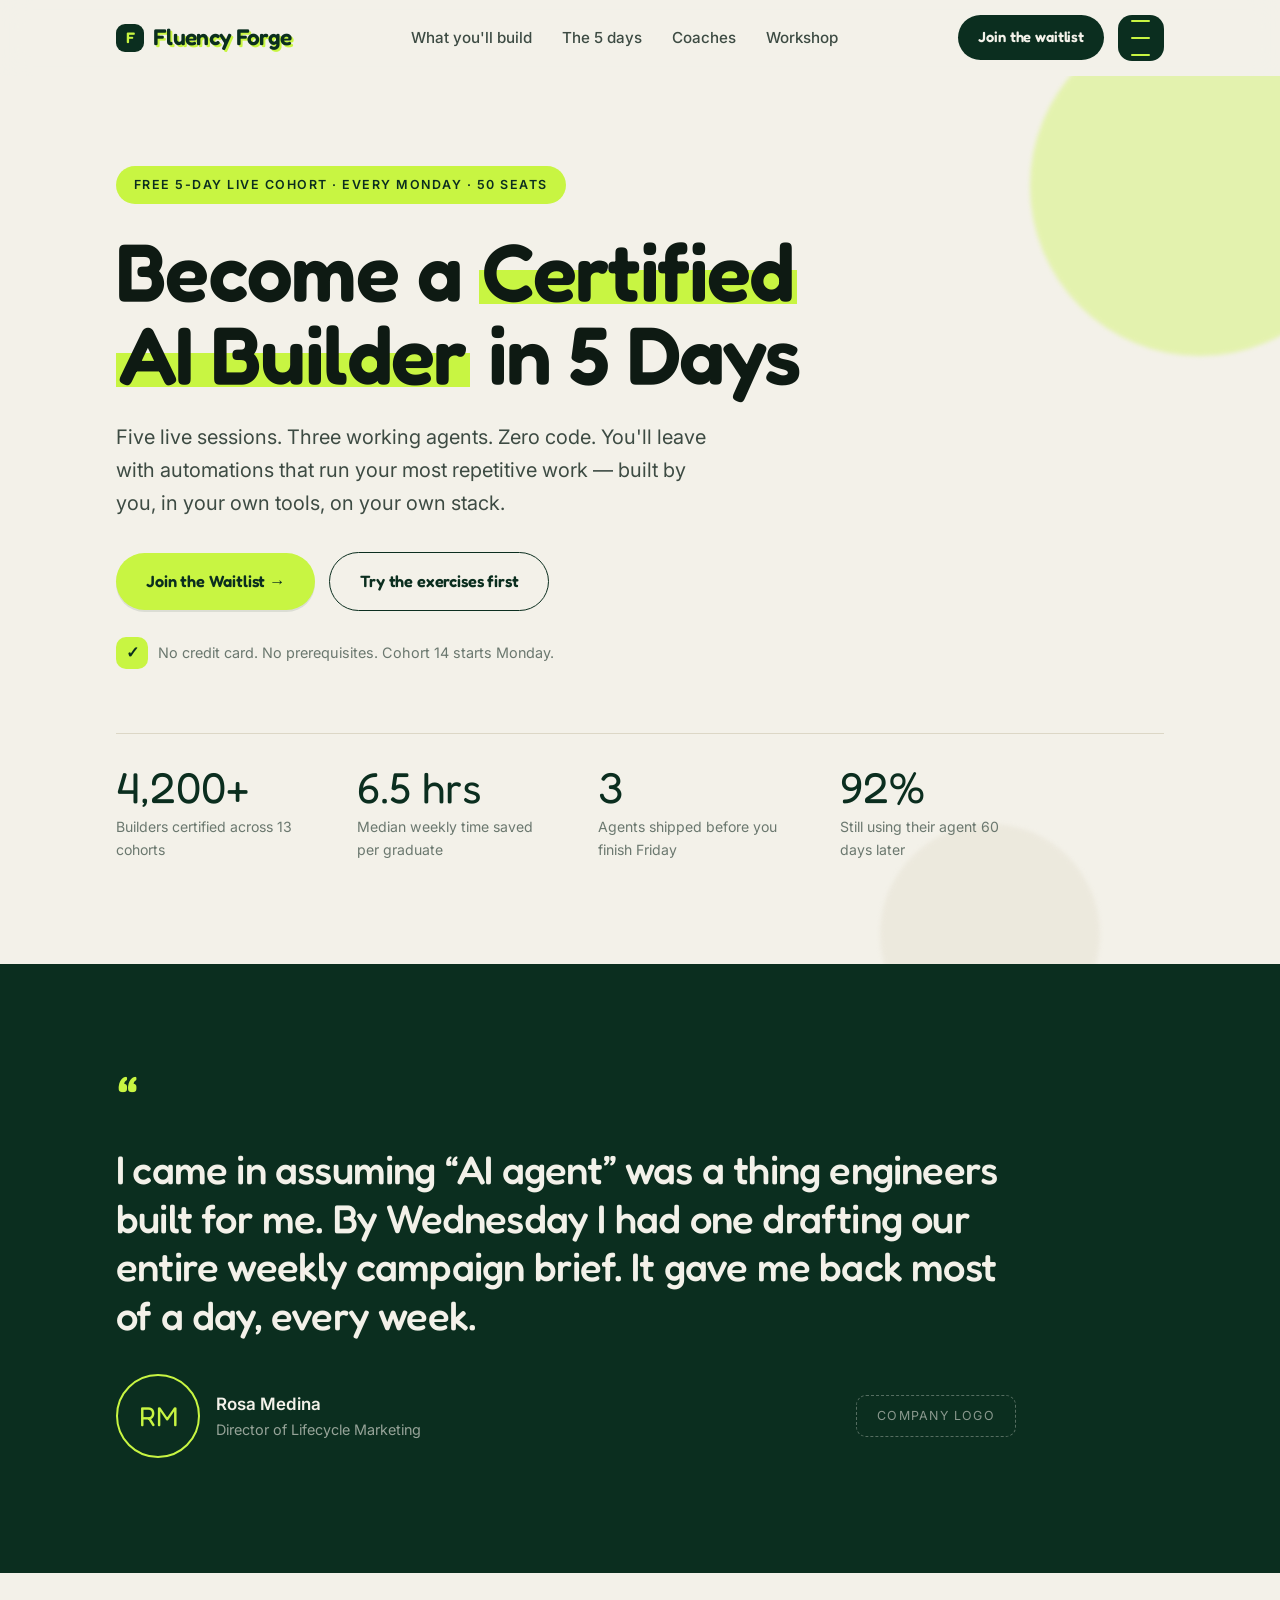
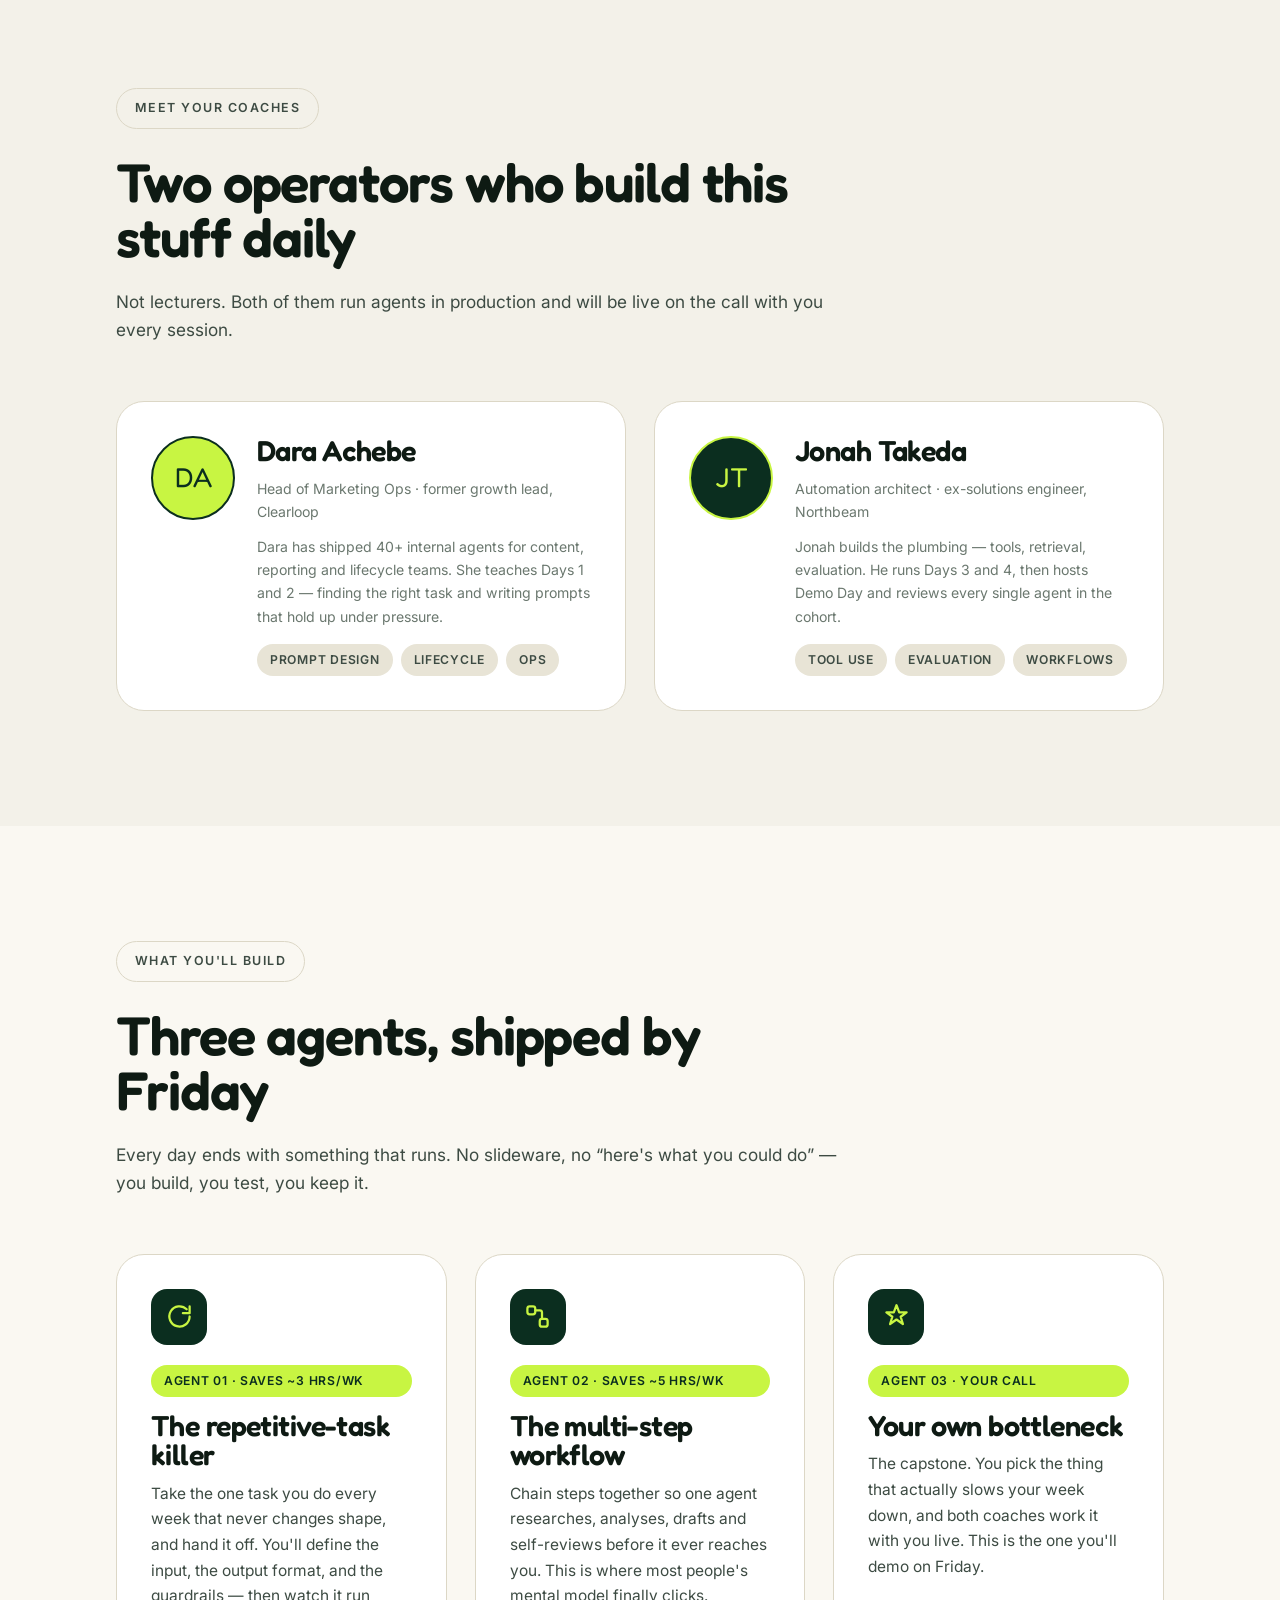
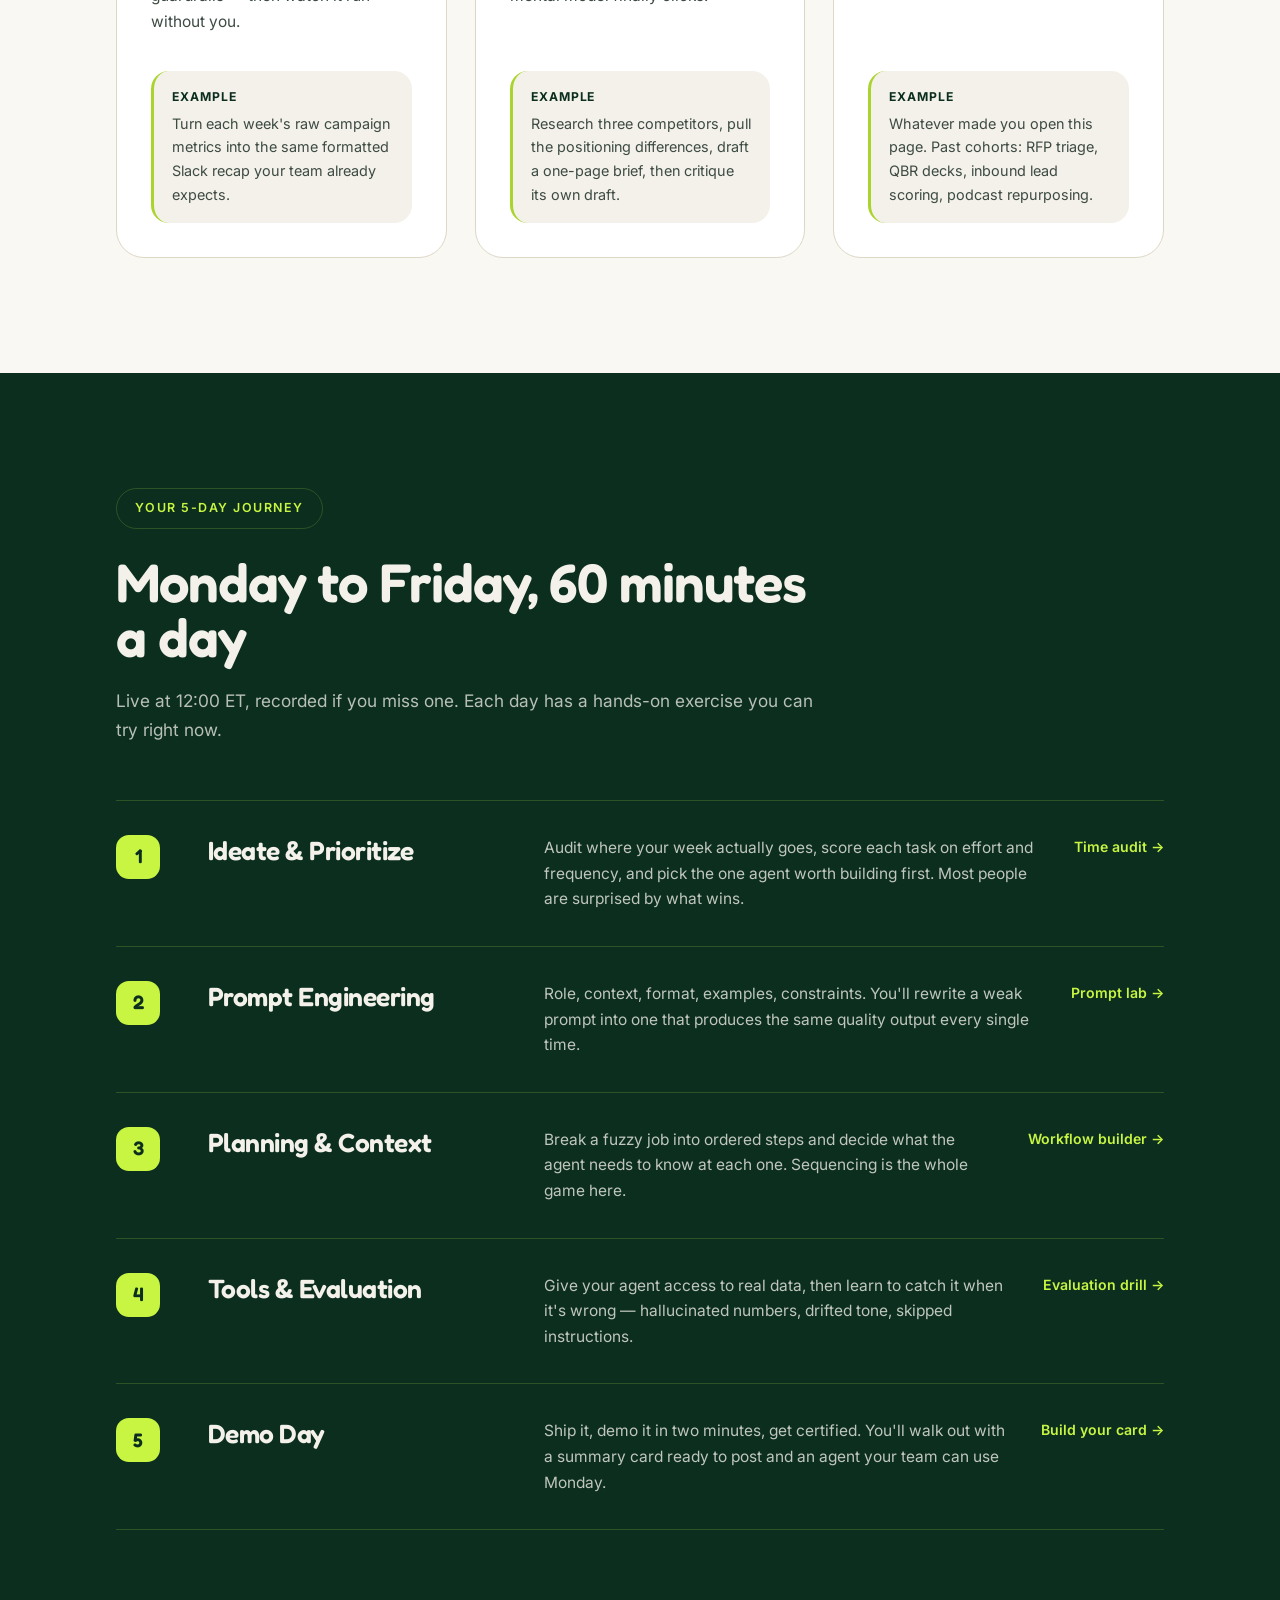
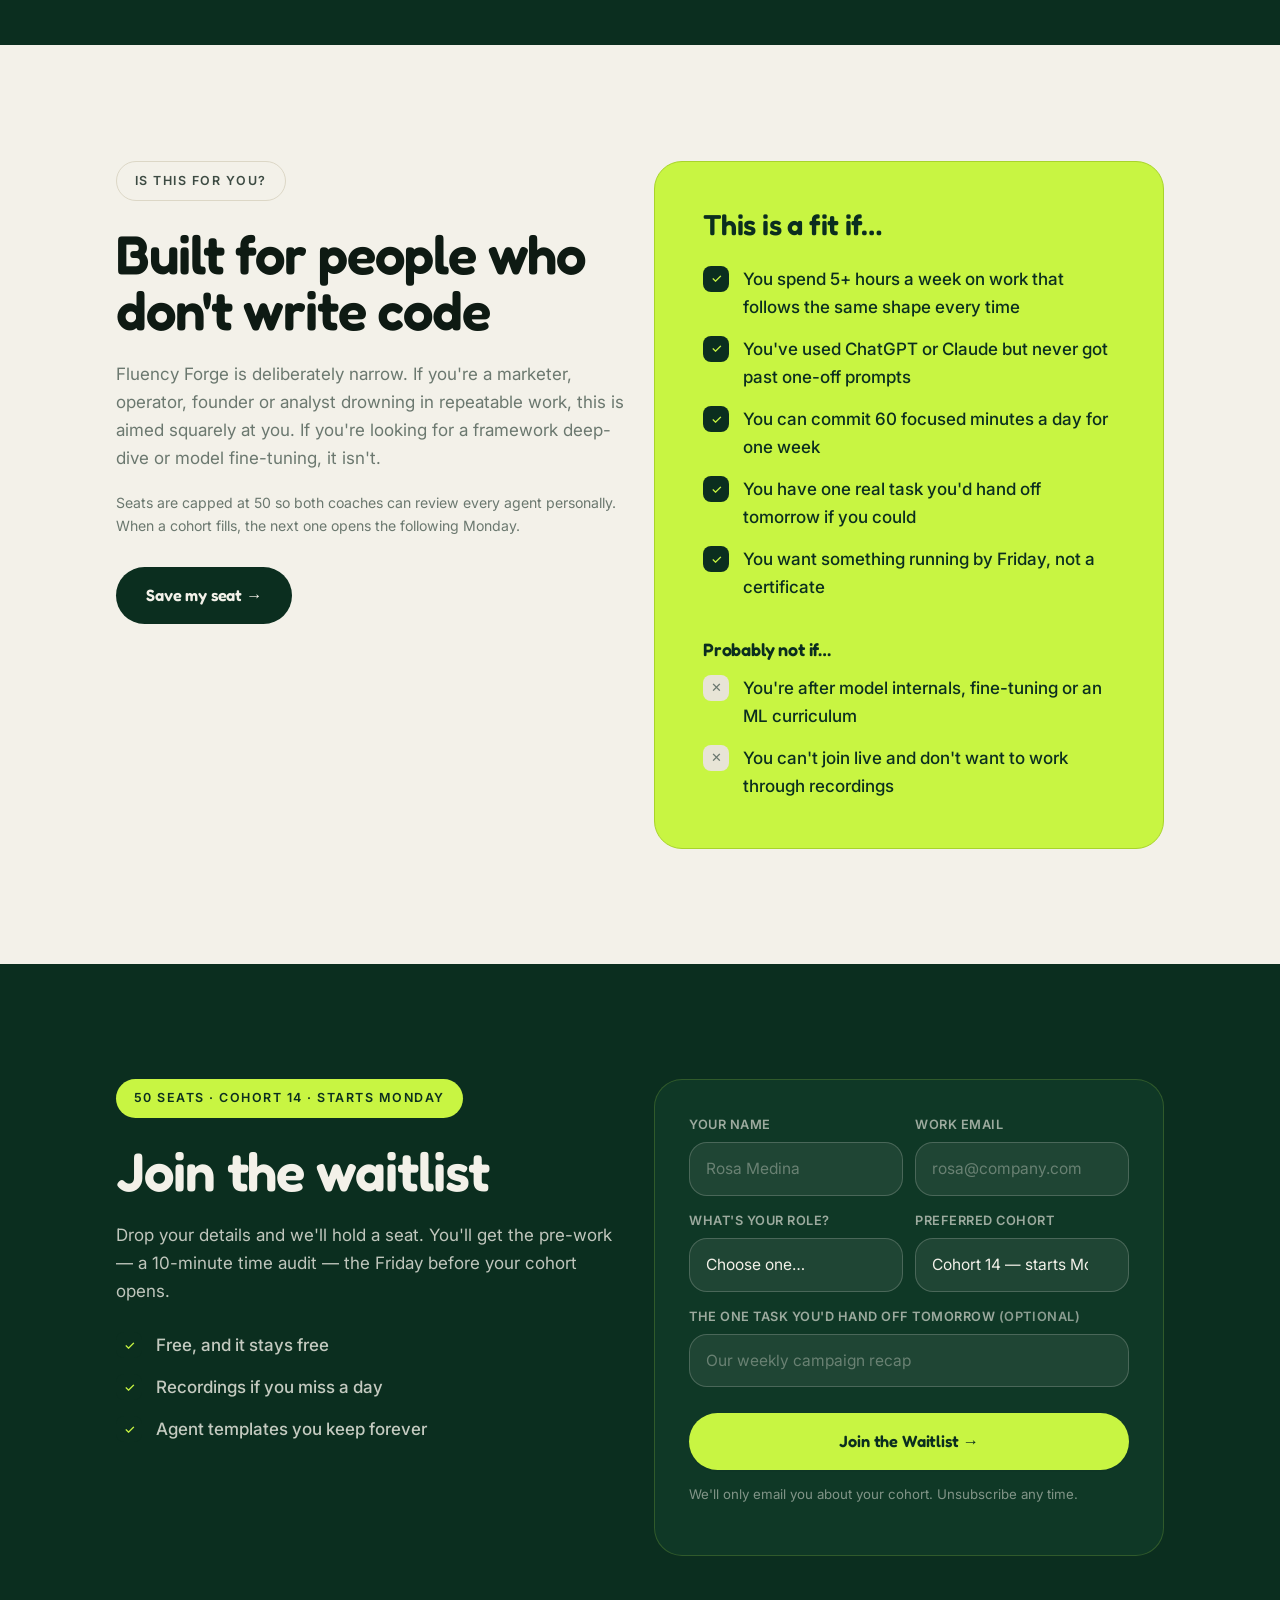
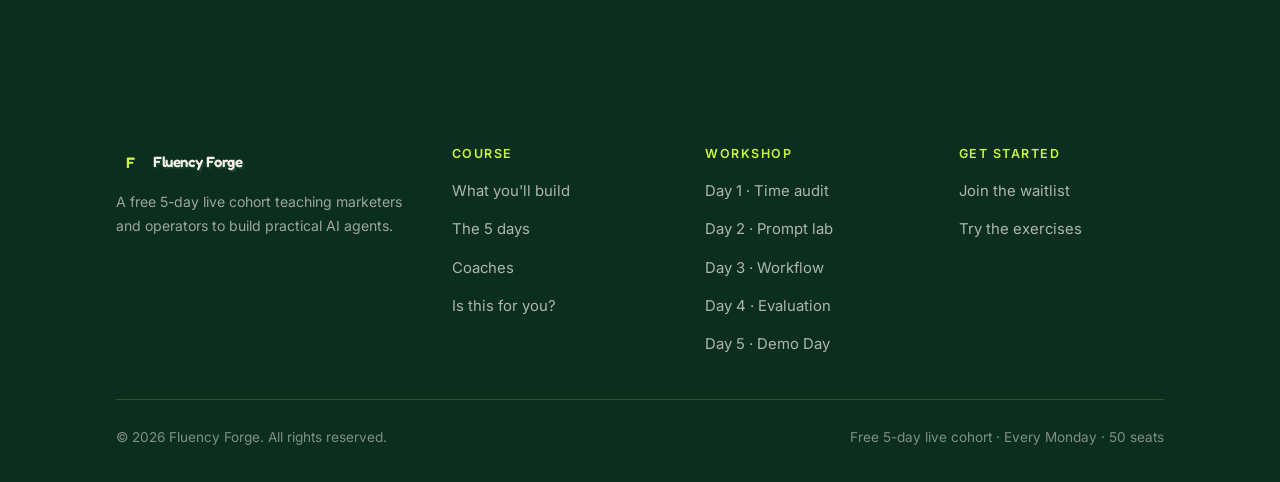
==== index.html @ b9372c9f "Build Fluency Forge course site with five interactive exercises Static, dependency-free course websi" ====
<!DOCTYPE html>
<html lang="en">
<head>
<meta charset="utf-8">
<meta name="viewport" content="width=device-width, initial-scale=1">
<title>Fluency Forge — Become a Certified AI Builder in 5 Days</title>
<meta name="description" content="A free 5-day live cohort that teaches marketers and operators to build three working AI agents. No code required. 50 seats every Monday.">
<meta name="theme-color" content="#0B2E1F">

<meta property="og:title" content="Fluency Forge — Become a Certified AI Builder in 5 Days">
<meta property="og:description" content="Build three working AI agents in five days. Free live cohort for marketers and operators.">
<meta property="og:type" content="website">

<link rel="icon" href="data:image/svg+xml,<svg xmlns='http://www.w3.org/2000/svg' viewBox='0 0 100 100'><rect width='100' height='100' rx='22' fill='%230B2E1F'/><text y='72' x='50' text-anchor='middle' font-size='62' font-family='sans-serif' font-weight='bold' fill='%23C8F542'>F</text></svg>">

<link rel="preconnect" href="https://fonts.googleapis.com">
<link rel="preconnect" href="https://fonts.gstatic.com" crossorigin>
<link href="https://fonts.googleapis.com/css2?family=Fredoka:wght@400;500;600;700&family=Inter:wght@400;500;600;700&display=swap" rel="stylesheet">

<link rel="stylesheet" href="assets/css/styles.css">
</head>
<body>

<a class="skip-link" href="#main">Skip to content</a>

<!-- ============================================================== NAV === -->
<header class="nav" id="nav">
  <div class="nav__inner">
    <a class="wordmark" href="index.html">
      <span class="wordmark__mark" aria-hidden="true">F</span>
      Fluency Forge
    </a>

    <nav aria-label="Primary">
      <ul class="nav__links">
        <li><a href="#build">What you'll build</a></li>
        <li><a href="#journey">The 5 days</a></li>
        <li><a href="#coaches">Coaches</a></li>
        <li><a href="workshop.html">Workshop</a></li>
      </ul>
    </nav>

    <div class="nav__actions">
      <a class="btn btn--dark btn--sm" href="#waitlist">Join the waitlist</a>
      <button class="hamburger" id="menuBtn" aria-expanded="false" aria-controls="menu" aria-label="Open menu">
        <span></span><span></span><span></span>
      </button>
    </div>
  </div>
</header>

<!-- Full-screen menu -->
<div class="menu" id="menu" hidden>
  <button class="hamburger menu__close" id="menuClose" aria-label="Close menu" aria-expanded="true">
    <span></span><span></span><span></span>
  </button>
  <nav aria-label="Menu">
    <ul class="menu__list">
      <li><a href="#build"><span class="num">01</span> What you'll build</a></li>
      <li><a href="#journey"><span class="num">02</span> Your 5-day journey</a></li>
      <li><a href="#coaches"><span class="num">03</span> Meet your coaches</a></li>
      <li><a href="#fit"><span class="num">04</span> Is this for you?</a></li>
      <li><a href="workshop.html"><span class="num">05</span> Hands-on workshop</a></li>
      <li><a href="#waitlist"><span class="num">06</span> Join the waitlist</a></li>
    </ul>
  </nav>
  <div class="menu__foot">
    <span>Free 5-day live cohort · Every Monday · 50 seats</span>
    <a class="btn btn--lime btn--sm" href="#waitlist">Save my seat</a>
  </div>
</div>

<main id="main">

<!-- ============================================================= HERO === -->
<section class="hero">
  <div class="hero__blob hero__blob--a" aria-hidden="true"></div>
  <div class="hero__blob hero__blob--b" aria-hidden="true"></div>
  <div class="wrap">
    <div class="hero__inner">
      <span class="eyebrow">Free 5-day live cohort · Every Monday · 50 seats</span>
      <h1>Become a <em>Certified AI&nbsp;Builder</em> in 5 Days</h1>
      <p class="hero__sub">
        Five live sessions. Three working agents. Zero code. You'll leave with automations
        that run your most repetitive work &mdash; built by you, in your own tools, on your own stack.
      </p>
      <div class="hero__cta">
        <a class="btn btn--lime" href="#waitlist">Join the Waitlist &rarr;</a>
        <a class="btn btn--ghost" href="workshop.html">Try the exercises first</a>
      </div>
      <p class="hero__note">
        <span class="step-badge step-badge--sm" aria-hidden="true">✓</span>
        No credit card. No prerequisites. Cohort 14 starts Monday.
      </p>
    </div>

    <div class="stat-row">
      <div class="stat">
        <div class="stat__num">4,200+</div>
        <div class="stat__label">Builders certified across 13 cohorts</div>
      </div>
      <div class="stat">
        <div class="stat__num">6.5 hrs</div>
        <div class="stat__label">Median weekly time saved per graduate</div>
      </div>
      <div class="stat">
        <div class="stat__num">3</div>
        <div class="stat__label">Agents shipped before you finish Friday</div>
      </div>
      <div class="stat">
        <div class="stat__num">92%</div>
        <div class="stat__label">Still using their agent 60 days later</div>
      </div>
    </div>
  </div>
</section>

<!-- ===================================================== SOCIAL PROOF === -->
<section class="section section--dark">
  <div class="wrap">
    <div class="quote">
      <span class="quote__mark" aria-hidden="true">&ldquo;</span>
      <p class="quote__text">
        I came in assuming &ldquo;AI agent&rdquo; was a thing engineers built for me. By Wednesday I had one
        drafting our entire weekly campaign brief. It gave me back most of a day, every week.
      </p>
      <div class="quote__by">
        <span class="avatar avatar--alt" aria-hidden="true">RM</span>
        <div>
          <div class="quote__name">Rosa Medina</div>
          <div class="quote__role">Director of Lifecycle Marketing</div>
        </div>
        <div class="logo-chip">Company logo</div>
      </div>
    </div>
  </div>
</section>

<!-- ========================================================== COACHES === -->
<section class="section" id="coaches">
  <div class="wrap">
    <div class="section-head">
      <span class="eyebrow eyebrow--ghost">Meet your coaches</span>
      <h2>Two operators who build this stuff daily</h2>
      <p>Not lecturers. Both of them run agents in production and will be live on the call with you every session.</p>
    </div>

    <div class="grid grid--2">
      <article class="card coach">
        <span class="avatar" aria-hidden="true">DA</span>
        <div>
          <h3>Dara Achebe</h3>
          <p class="coach__role">Head of Marketing Ops · former growth lead, Clearloop</p>
          <p class="u-small u-mute">
            Dara has shipped 40+ internal agents for content, reporting and lifecycle teams. She teaches
            Days 1 and 2 &mdash; finding the right task and writing prompts that hold up under pressure.
          </p>
          <div class="coach__creds">
            <span class="tag">Prompt design</span>
            <span class="tag">Lifecycle</span>
            <span class="tag">Ops</span>
          </div>
        </div>
      </article>

      <article class="card coach">
        <span class="avatar avatar--alt" aria-hidden="true">JT</span>
        <div>
          <h3>Jonah Takeda</h3>
          <p class="coach__role">Automation architect · ex-solutions engineer, Northbeam</p>
          <p class="u-small u-mute">
            Jonah builds the plumbing &mdash; tools, retrieval, evaluation. He runs Days 3 and 4, then
            hosts Demo Day and reviews every single agent in the cohort.
          </p>
          <div class="coach__creds">
            <span class="tag">Tool use</span>
            <span class="tag">Evaluation</span>
            <span class="tag">Workflows</span>
          </div>
        </div>
      </article>
    </div>
  </div>
</section>

<!-- ==================================================== WHAT YOU BUILD == -->
<section class="section section--soft" id="build">
  <div class="wrap">
    <div class="section-head">
      <span class="eyebrow eyebrow--ghost">What you'll build</span>
      <h2>Three agents, shipped by Friday</h2>
      <p>Every day ends with something that runs. No slideware, no &ldquo;here's what you could do&rdquo; &mdash; you build, you test, you keep it.</p>
    </div>

    <div class="grid grid--3">

      <article class="card card--hover agent-card">
        <div class="agent-card__icon" aria-hidden="true">
          <svg viewBox="0 0 24 24" fill="none" stroke="currentColor" stroke-width="2" stroke-linecap="round" stroke-linejoin="round">
            <path d="M21 12a9 9 0 1 1-2.6-6.4"></path><polyline points="21 3 21 9 15 9"></polyline>
          </svg>
        </div>
        <span class="tag tag--lime">Agent 01 · saves ~3 hrs/wk</span>
        <h3>The repetitive-task killer</h3>
        <p class="agent-card__body">
          Take the one task you do every week that never changes shape, and hand it off. You'll
          define the input, the output format, and the guardrails &mdash; then watch it run without you.
        </p>
        <div class="agent-card__eg">
          <strong>Example</strong>
          Turn each week's raw campaign metrics into the same formatted Slack recap your team already expects.
        </div>
      </article>

      <article class="card card--hover agent-card">
        <div class="agent-card__icon" aria-hidden="true">
          <svg viewBox="0 0 24 24" fill="none" stroke="currentColor" stroke-width="2" stroke-linecap="round" stroke-linejoin="round">
            <rect x="3" y="3" width="7" height="7" rx="2"></rect><rect x="14" y="14" width="7" height="7" rx="2"></rect>
            <path d="M10 6.5h4a2 2 0 0 1 2 2V14"></path>
          </svg>
        </div>
        <span class="tag tag--lime">Agent 02 · saves ~5 hrs/wk</span>
        <h3>The multi-step workflow</h3>
        <p class="agent-card__body">
          Chain steps together so one agent researches, analyses, drafts and self-reviews before
          it ever reaches you. This is where most people's mental model finally clicks.
        </p>
        <div class="agent-card__eg">
          <strong>Example</strong>
          Research three competitors, pull the positioning differences, draft a one-page brief, then critique its own draft.
        </div>
      </article>

      <article class="card card--hover agent-card">
        <div class="agent-card__icon" aria-hidden="true">
          <svg viewBox="0 0 24 24" fill="none" stroke="currentColor" stroke-width="2" stroke-linecap="round" stroke-linejoin="round">
            <path d="M12 2l2.4 6.3H21l-5.3 3.9 2 6.5-5.7-4-5.7 4 2-6.5L3 8.3h6.6z"></path>
          </svg>
        </div>
        <span class="tag tag--lime">Agent 03 · your call</span>
        <h3>Your own bottleneck</h3>
        <p class="agent-card__body">
          The capstone. You pick the thing that actually slows your week down, and both coaches
          work it with you live. This is the one you'll demo on Friday.
        </p>
        <div class="agent-card__eg">
          <strong>Example</strong>
          Whatever made you open this page. Past cohorts: RFP triage, QBR decks, inbound lead scoring, podcast repurposing.
        </div>
      </article>

    </div>
  </div>
</section>

<!-- ========================================================== JOURNEY === -->
<section class="section section--dark" id="journey">
  <div class="wrap">
    <div class="section-head">
      <span class="eyebrow eyebrow--ghost">Your 5-day journey</span>
      <h2>Monday to Friday, 60 minutes a day</h2>
      <p>Live at 12:00 ET, recorded if you miss one. Each day has a hands-on exercise you can try right now.</p>
    </div>

    <div class="journey">

      <div class="journey__row">
        <span class="step-badge">1</span>
        <h3 class="journey__title">Ideate &amp; Prioritize</h3>
        <p class="journey__desc">
          Audit where your week actually goes, score each task on effort and frequency, and pick the
          one agent worth building first. Most people are surprised by what wins.
        </p>
        <a class="journey__link" href="workshop.html#day-1">Time audit &rarr;</a>
      </div>

      <div class="journey__row">
        <span class="step-badge">2</span>
        <h3 class="journey__title">Prompt Engineering</h3>
        <p class="journey__desc">
          Role, context, format, examples, constraints. You'll rewrite a weak prompt into one that
          produces the same quality output every single time.
        </p>
        <a class="journey__link" href="workshop.html#day-2">Prompt lab &rarr;</a>
      </div>

      <div class="journey__row">
        <span class="step-badge">3</span>
        <h3 class="journey__title">Planning &amp; Context</h3>
        <p class="journey__desc">
          Break a fuzzy job into ordered steps and decide what the agent needs to know at each one.
          Sequencing is the whole game here.
        </p>
        <a class="journey__link" href="workshop.html#day-3">Workflow builder &rarr;</a>
      </div>

      <div class="journey__row">
        <span class="step-badge">4</span>
        <h3 class="journey__title">Tools &amp; Evaluation</h3>
        <p class="journey__desc">
          Give your agent access to real data, then learn to catch it when it's wrong &mdash; hallucinated
          numbers, drifted tone, skipped instructions.
        </p>
        <a class="journey__link" href="workshop.html#day-4">Evaluation drill &rarr;</a>
      </div>

      <div class="journey__row">
        <span class="step-badge">5</span>
        <h3 class="journey__title">Demo Day</h3>
        <p class="journey__desc">
          Ship it, demo it in two minutes, get certified. You'll walk out with a summary card ready
          to post and an agent your team can use Monday.
        </p>
        <a class="journey__link" href="workshop.html#day-5">Build your card &rarr;</a>
      </div>

    </div>
  </div>
</section>

<!-- ============================================================== FIT === -->
<section class="section" id="fit">
  <div class="wrap">
    <div class="grid grid--2">
      <div>
        <span class="eyebrow eyebrow--ghost">Is this for you?</span>
        <h2>Built for people who don't write code</h2>
        <p class="u-mute">
          Fluency Forge is deliberately narrow. If you're a marketer, operator, founder or analyst
          drowning in repeatable work, this is aimed squarely at you. If you're looking for a
          framework deep-dive or model fine-tuning, it isn't.
        </p>
        <p class="u-mute u-small">
          Seats are capped at 50 so both coaches can review every agent personally. When a cohort
          fills, the next one opens the following Monday.
        </p>
        <a class="btn btn--dark u-mt-s" href="#waitlist">Save my seat &rarr;</a>
      </div>

      <div class="card card--lime fit-card">
        <h3>This is a fit if&hellip;</h3>
        <ul class="checklist u-mt-m">
          <li><span class="check-icon" aria-hidden="true">✓</span> You spend 5+ hours a week on work that follows the same shape every time</li>
          <li><span class="check-icon" aria-hidden="true">✓</span> You've used ChatGPT or Claude but never got past one-off prompts</li>
          <li><span class="check-icon" aria-hidden="true">✓</span> You can commit 60 focused minutes a day for one week</li>
          <li><span class="check-icon" aria-hidden="true">✓</span> You have one real task you'd hand off tomorrow if you could</li>
          <li><span class="check-icon" aria-hidden="true">✓</span> You want something running by Friday, not a certificate</li>
        </ul>

        <h4 class="u-mt-l">Probably not if&hellip;</h4>
        <ul class="checklist u-mt-s">
          <li><span class="check-icon check-icon--no" aria-hidden="true">✕</span> You're after model internals, fine-tuning or an ML curriculum</li>
          <li><span class="check-icon check-icon--no" aria-hidden="true">✕</span> You can't join live and don't want to work through recordings</li>
        </ul>
      </div>
    </div>
  </div>
</section>

<!-- ========================================================= WAITLIST === -->
<section class="section section--dark" id="waitlist">
  <div class="wrap">
    <div class="grid grid--2">
      <div>
        <span class="eyebrow">50 seats · Cohort 14 · Starts Monday</span>
        <h2>Join the waitlist</h2>
        <p>
          Drop your details and we'll hold a seat. You'll get the pre-work &mdash; a 10-minute time
          audit &mdash; the Friday before your cohort opens.
        </p>
        <ul class="checklist u-mt-m" style="color: rgba(243,241,233,.8)">
          <li><span class="check-icon" aria-hidden="true">✓</span> Free, and it stays free</li>
          <li><span class="check-icon" aria-hidden="true">✓</span> Recordings if you miss a day</li>
          <li><span class="check-icon" aria-hidden="true">✓</span> Agent templates you keep forever</li>
        </ul>
      </div>

      <div>
        <form class="card card--dark" id="waitlistForm" novalidate>
          <div class="form-row">
            <div class="field">
              <label for="wl-name">Your name</label>
              <input class="input" type="text" id="wl-name" name="name" placeholder="Rosa Medina" autocomplete="name" required>
            </div>
            <div class="field">
              <label for="wl-email">Work email</label>
              <input class="input" type="email" id="wl-email" name="email" placeholder="rosa@company.com" autocomplete="email" required>
            </div>
          </div>

          <div class="form-row u-mt-s">
            <div class="field">
              <label for="wl-role">What's your role?</label>
              <select class="select" id="wl-role" name="role" required>
                <option value="">Choose one&hellip;</option>
                <option>Marketing</option>
                <option>Operations</option>
                <option>Founder / GM</option>
                <option>Sales</option>
                <option>Analytics</option>
                <option>Something else</option>
              </select>
            </div>
            <div class="field">
              <label for="wl-cohort">Preferred cohort</label>
              <select class="select" id="wl-cohort" name="cohort">
                <option>Cohort 14 &mdash; starts Monday</option>
                <option>Cohort 15 &mdash; the week after</option>
                <option>Whenever there's room</option>
              </select>
            </div>
          </div>

          <div class="field u-mt-s">
            <label for="wl-task">The one task you'd hand off tomorrow <span class="u-mute">(optional)</span></label>
            <input class="input" type="text" id="wl-task" name="task" placeholder="Our weekly campaign recap">
          </div>

          <button class="btn btn--lime btn--full u-mt-m" type="submit">Join the Waitlist &rarr;</button>
          <p class="hint u-mt-s">We'll only email you about your cohort. Unsubscribe any time.</p>
          <div class="form-msg" id="waitlistMsg" role="status" aria-live="polite"></div>
        </form>
      </div>
    </div>
  </div>
</section>

</main>

<!-- =========================================================== FOOTER === -->
<footer class="footer">
  <div class="wrap">
    <div class="footer__grid">
      <div>
        <a class="wordmark" href="index.html">
          <span class="wordmark__mark" aria-hidden="true">F</span>
          Fluency Forge
        </a>
        <p class="u-small u-mt-s" style="color: rgba(243,241,233,.62); max-width: 300px;">
          A free 5-day live cohort teaching marketers and operators to build practical AI agents.
        </p>
      </div>
      <div>
        <h4>Course</h4>
        <ul>
          <li><a href="#build">What you'll build</a></li>
          <li><a href="#journey">The 5 days</a></li>
          <li><a href="#coaches">Coaches</a></li>
          <li><a href="#fit">Is this for you?</a></li>
        </ul>
      </div>
      <div>
        <h4>Workshop</h4>
        <ul>
          <li><a href="workshop.html#day-1">Day 1 · Time audit</a></li>
          <li><a href="workshop.html#day-2">Day 2 · Prompt lab</a></li>
          <li><a href="workshop.html#day-3">Day 3 · Workflow</a></li>
          <li><a href="workshop.html#day-4">Day 4 · Evaluation</a></li>
          <li><a href="workshop.html#day-5">Day 5 · Demo Day</a></li>
        </ul>
      </div>
      <div>
        <h4>Get started</h4>
        <ul>
          <li><a href="#waitlist">Join the waitlist</a></li>
          <li><a href="workshop.html">Try the exercises</a></li>
        </ul>
      </div>
    </div>
    <div class="footer__bottom">
      <span>&copy; <span id="year">2026</span> Fluency Forge. All rights reserved.</span>
      <span>Free 5-day live cohort · Every Monday · 50 seats</span>
    </div>
  </div>
</footer>

<script src="assets/js/site.js"></script>
</body>
</html>
---- assets/css/styles.css ----
/* ==========================================================================
   Fluency Forge — design system
   Palette: cream base, forest-green sections, lime accent
   ========================================================================== */

:root {
  /* Core palette */
  --cream:        #F3F1E9;
  --cream-soft:   #FAF8F2;
  --cream-deep:   #E8E4D6;
  --forest:       #0B2E1F;
  --forest-2:     #0F3826;
  --forest-3:     #16452F;
  --lime:         #C8F542;
  --lime-bright:  #D4FF4D;
  --lime-deep:    #A8D42B;
  --ink:          #0E1A13;
  --ink-soft:     #3D4B43;
  --ink-mute:     #6B786F;
  --line:         #DCD7C6;
  --line-dark:    rgba(200, 245, 66, 0.18);
  --white:        #FFFFFF;
  --danger:       #D9482B;
  --amber:        #E8A33D;

  /* Type */
  --font-display: 'Fredoka', 'Cabinet Grotesk', 'Trebuchet MS', sans-serif;
  --font-body:    'Inter', -apple-system, BlinkMacSystemFont, 'Segoe UI', sans-serif;

  /* Space + shape */
  --radius-sm:  10px;
  --radius:     18px;
  --radius-lg:  28px;
  --radius-xl:  36px;
  --pill:       999px;
  --shadow-sm:  0 2px 0 rgba(11, 46, 31, 0.10);
  --shadow:     0 10px 30px rgba(11, 46, 31, 0.08);
  --shadow-lg:  0 24px 60px rgba(11, 46, 31, 0.14);
  --shadow-hard: 5px 5px 0 var(--forest);

  --wrap: 1160px;
  --gutter: clamp(20px, 5vw, 56px);
  --nav-h: 76px;
}

/* --------------------------------------------------------------- reset -- */
*, *::before, *::after { box-sizing: border-box; }

html {
  scroll-behavior: smooth;
  scroll-padding-top: calc(var(--nav-h) + 16px);
  -webkit-text-size-adjust: 100%;
}

body {
  margin: 0;
  background: var(--cream);
  color: var(--ink);
  font-family: var(--font-body);
  font-size: 17px;
  line-height: 1.65;
  -webkit-font-smoothing: antialiased;
  overflow-x: hidden;
}

img, svg { max-width: 100%; display: block; }
button, input, textarea, select { font: inherit; color: inherit; }
a { color: inherit; }

h1, h2, h3, h4, .display {
  font-family: var(--font-display);
  font-weight: 600;
  line-height: 1.02;
  letter-spacing: -0.02em;
  margin: 0 0 0.4em;
}

h1 { font-size: clamp(2.6rem, 7vw, 5.1rem); }
h2 { font-size: clamp(2rem, 4.6vw, 3.4rem); }
h3 { font-size: clamp(1.3rem, 2.4vw, 1.8rem); }
h4 { font-size: 1.12rem; letter-spacing: -0.01em; }
p  { margin: 0 0 1.1em; }
p:last-child { margin-bottom: 0; }

/* ------------------------------------------------------------- layout --- */
.wrap {
  width: 100%;
  max-width: var(--wrap);
  margin-inline: auto;
  padding-inline: var(--gutter);
}

.section { padding: clamp(64px, 9vw, 120px) 0; position: relative; }
.section--tight { padding: clamp(48px, 6vw, 80px) 0; }

.section--dark {
  background: var(--forest);
  color: var(--cream);
}
.section--dark h1, .section--dark h2, .section--dark h3 { color: var(--cream); }
.section--dark p { color: rgba(243, 241, 233, 0.78); }

.section--soft { background: var(--cream-soft); }

.section-head { max-width: 720px; margin-bottom: clamp(36px, 5vw, 56px); }
.section-head--center { margin-inline: auto; text-align: center; }
.section-head p { font-size: 1.08rem; color: var(--ink-soft); }
.section--dark .section-head p { color: rgba(243, 241, 233, 0.75); }

.grid { display: grid; gap: clamp(18px, 2.5vw, 28px); }
.grid--2 { grid-template-columns: repeat(2, minmax(0, 1fr)); }
.grid--3 { grid-template-columns: repeat(3, minmax(0, 1fr)); }

/* ------------------------------------------------------------ eyebrow --- */
.eyebrow {
  display: inline-flex;
  align-items: center;
  gap: 10px;
  font-size: 0.78rem;
  font-weight: 600;
  letter-spacing: 0.12em;
  text-transform: uppercase;
  color: var(--forest);
  background: var(--lime);
  border-radius: var(--pill);
  padding: 9px 18px;
  margin-bottom: 26px;
}
.eyebrow--ghost {
  background: transparent;
  border: 1px solid var(--line);
  color: var(--ink-soft);
}
.section--dark .eyebrow--ghost {
  border-color: var(--line-dark);
  color: var(--lime);
}

/* ------------------------------------------------------------- button --- */
.btn {
  display: inline-flex;
  align-items: center;
  justify-content: center;
  gap: 10px;
  border: 0;
  border-radius: var(--pill);
  padding: 15px 30px;
  font-family: var(--font-display);
  font-weight: 600;
  font-size: 1.02rem;
  letter-spacing: -0.01em;
  text-decoration: none;
  cursor: pointer;
  transition: transform .18s ease, box-shadow .18s ease, background .18s ease, color .18s ease;
  white-space: nowrap;
}
.btn:hover { transform: translateY(-2px); }
.btn:active { transform: translateY(0); }
.btn:focus-visible { outline: 3px solid var(--forest); outline-offset: 3px; }

.btn--lime   { background: var(--lime); color: var(--forest); box-shadow: var(--shadow-sm); }
.btn--lime:hover { background: var(--lime-bright); box-shadow: 0 8px 20px rgba(168, 212, 43, 0.4); }

.btn--dark   { background: var(--forest); color: var(--cream); }
.btn--dark:hover { background: var(--forest-2); box-shadow: 0 8px 20px rgba(11, 46, 31, 0.28); }

.btn--ghost  { background: transparent; color: var(--forest); border: 1.5px solid var(--forest); }
.btn--ghost:hover { background: var(--forest); color: var(--cream); }
.section--dark .btn--ghost { color: var(--cream); border-color: rgba(243, 241, 233, 0.4); }
.section--dark .btn--ghost:hover { background: var(--cream); color: var(--forest); }

.btn--sm { padding: 10px 20px; font-size: 0.92rem; }
.btn--full { width: 100%; }
.btn[disabled] { opacity: .45; cursor: not-allowed; transform: none; }

/* ---------------------------------------------------------------- nav --- */
.nav {
  position: sticky;
  top: 0;
  z-index: 60;
  height: var(--nav-h);
  display: flex;
  align-items: center;
  background: rgba(243, 241, 233, 0.86);
  backdrop-filter: blur(14px);
  -webkit-backdrop-filter: blur(14px);
  border-bottom: 1px solid transparent;
  transition: border-color .25s ease, background .25s ease;
}
.nav.is-stuck { border-bottom-color: var(--line); }

.nav__inner {
  width: 100%;
  max-width: var(--wrap);
  margin-inline: auto;
  padding-inline: var(--gutter);
  display: flex;
  align-items: center;
  justify-content: space-between;
  gap: 20px;
}

.wordmark {
  font-family: var(--font-display);
  font-weight: 600;
  font-size: 1.42rem;
  letter-spacing: -0.03em;
  color: var(--forest);
  text-decoration: none;
  text-shadow: 2px 2px 0 var(--lime);
  display: inline-flex;
  align-items: center;
  gap: 9px;
  line-height: 1;
}
.wordmark__mark {
  width: 28px; height: 28px;
  border-radius: 9px;
  background: var(--forest);
  color: var(--lime);
  display: grid;
  place-items: center;
  font-size: 0.95rem;
  text-shadow: none;
  flex: none;
}

.nav__links {
  display: flex;
  align-items: center;
  gap: 30px;
  list-style: none;
  margin: 0;
  padding: 0;
}
.nav__links a {
  text-decoration: none;
  font-size: 0.95rem;
  font-weight: 500;
  color: var(--ink-soft);
  transition: color .16s ease;
}
.nav__links a:hover, .nav__links a.is-active { color: var(--forest); }

.nav__actions { display: flex; align-items: center; gap: 14px; }

.hamburger {
  width: 46px; height: 46px;
  border-radius: 14px;
  background: var(--forest);
  border: 0;
  display: grid;
  place-items: center;
  gap: 5px;
  cursor: pointer;
  flex: none;
  padding: 0;
}
.hamburger span {
  display: block;
  width: 19px; height: 2px;
  background: var(--lime);
  border-radius: 2px;
  transition: transform .26s ease, opacity .2s ease;
}
.hamburger[aria-expanded="true"] span:nth-child(1) { transform: translateY(7px) rotate(45deg); }
.hamburger[aria-expanded="true"] span:nth-child(2) { opacity: 0; }
.hamburger[aria-expanded="true"] span:nth-child(3) { transform: translateY(-7px) rotate(-45deg); }

/* Slide-out menu */
.menu {
  position: fixed;
  inset: 0;
  z-index: 70;
  background: var(--forest);
  color: var(--cream);
  padding: calc(var(--nav-h) + 40px) var(--gutter) 48px;
  display: flex;
  flex-direction: column;
  justify-content: space-between;
  transform: translateY(-101%);
  transition: transform .38s cubic-bezier(.65,.05,.36,1);
  overflow-y: auto;
}
.menu.is-open { transform: translateY(0); }
.menu__close {
  position: absolute;
  top: 15px; right: var(--gutter);
}
.menu__list { list-style: none; margin: 0; padding: 0; }
.menu__list li { border-top: 1px solid var(--line-dark); }
.menu__list li:last-child { border-bottom: 1px solid var(--line-dark); }
.menu__list a {
  display: flex;
  align-items: baseline;
  gap: 16px;
  padding: 18px 0;
  text-decoration: none;
  font-family: var(--font-display);
  font-size: clamp(1.7rem, 5vw, 2.6rem);
  color: var(--cream);
  transition: color .16s ease, padding-left .2s ease;
}
.menu__list a:hover { color: var(--lime); padding-left: 10px; }
.menu__list .num {
  font-family: var(--font-body);
  font-size: 0.75rem;
  font-weight: 600;
  color: var(--lime);
  letter-spacing: .1em;
}
.menu__foot {
  margin-top: 40px;
  display: flex;
  flex-wrap: wrap;
  gap: 16px;
  align-items: center;
  justify-content: space-between;
  color: rgba(243, 241, 233, 0.6);
  font-size: 0.9rem;
}

/* ------------------------------------------------------------- badges --- */
.step-badge {
  display: grid;
  place-items: center;
  width: 44px; height: 44px;
  border-radius: 13px;
  background: var(--lime);
  color: var(--forest);
  font-family: var(--font-display);
  font-weight: 600;
  font-size: 1.22rem;
  flex: none;
  line-height: 1;
}
.step-badge--sm { width: 32px; height: 32px; border-radius: 10px; font-size: 0.98rem; }
.step-badge--outline {
  background: transparent;
  border: 1.5px solid var(--lime);
  color: var(--lime);
}

/* -------------------------------------------------------------- cards --- */
.card {
  background: var(--white);
  border: 1px solid var(--line);
  border-radius: var(--radius-lg);
  padding: clamp(24px, 3vw, 34px);
}
.card--lime { background: var(--lime); border-color: var(--lime-deep); color: var(--forest); }
.card--dark { background: var(--forest-2); border-color: var(--line-dark); color: var(--cream); }
.card--flat { box-shadow: none; }
.card--hover { transition: transform .22s ease, box-shadow .22s ease; }
.card--hover:hover { transform: translateY(-4px); box-shadow: var(--shadow-lg); }

.tag {
  display: inline-flex;
  align-items: center;
  gap: 7px;
  font-size: 0.76rem;
  font-weight: 600;
  letter-spacing: .06em;
  text-transform: uppercase;
  padding: 6px 13px;
  border-radius: var(--pill);
  background: var(--cream-deep);
  color: var(--ink-soft);
}
.tag--lime { background: var(--lime); color: var(--forest); }
.tag--dark { background: var(--forest); color: var(--lime); }

/* --------------------------------------------------------------- hero --- */
.hero { padding: clamp(50px, 7vw, 92px) 0 clamp(60px, 8vw, 110px); position: relative; overflow: hidden; }
.hero__inner { position: relative; z-index: 2; max-width: 880px; }
.hero h1 { margin-bottom: 24px; }
.hero h1 em {
  font-style: normal;
  padding: 0 3px;
  background-image: linear-gradient(var(--lime), var(--lime));
  background-repeat: no-repeat;
  background-size: 100% 35%;
  background-position: 0 75%;
  -webkit-box-decoration-break: clone;
  box-decoration-break: clone;
}
.hero__sub {
  font-size: clamp(1.05rem, 1.7vw, 1.25rem);
  color: var(--ink-soft);
  max-width: 600px;
  margin-bottom: 32px;
}
.hero__cta { display: flex; flex-wrap: wrap; gap: 14px; align-items: center; }
.hero__note {
  margin-top: 26px;
  font-size: 0.9rem;
  color: var(--ink-mute);
  display: flex;
  align-items: center;
  gap: 10px;
}
.hero__blob {
  position: absolute;
  border-radius: 50%;
  filter: blur(2px);
  opacity: .5;
  z-index: 1;
  pointer-events: none;
}
.hero__blob--a { width: 340px; height: 340px; background: var(--lime); right: -90px; top: -60px; opacity: .35; }
.hero__blob--b { width: 220px; height: 220px; background: var(--cream-deep); right: 180px; bottom: -80px; opacity: .6; }

.stat-row {
  display: flex;
  flex-wrap: wrap;
  gap: clamp(20px, 4vw, 54px);
  margin-top: clamp(40px, 5vw, 64px);
  padding-top: 32px;
  border-top: 1px solid var(--line);
  position: relative;
  z-index: 2;
}
.stat__num {
  font-family: var(--font-display);
  font-size: clamp(1.9rem, 3.4vw, 2.7rem);
  color: var(--forest);
  line-height: 1;
  margin-bottom: 6px;
}
.stat__label { font-size: 0.88rem; color: var(--ink-mute); max-width: 190px; }

/* -------------------------------------------------------- testimonial --- */
.quote { max-width: 900px; }
.quote__mark {
  font-family: var(--font-display);
  font-size: 5rem;
  color: var(--lime);
  line-height: .6;
  display: block;
  margin-bottom: 18px;
}
.quote__text {
  font-family: var(--font-display);
  font-weight: 500;
  font-size: clamp(1.5rem, 3.3vw, 2.5rem);
  line-height: 1.22;
  letter-spacing: -0.02em;
  color: var(--cream) !important;
  margin-bottom: 34px;
}
.quote__by { display: flex; align-items: center; gap: 16px; flex-wrap: wrap; }
.quote__name { font-weight: 600; color: var(--cream); }
.quote__role { font-size: 0.9rem; color: rgba(243, 241, 233, 0.6); }
.logo-chip {
  margin-left: auto;
  padding: 10px 20px;
  border: 1px dashed rgba(243, 241, 233, 0.32);
  border-radius: var(--radius-sm);
  font-size: 0.78rem;
  letter-spacing: .1em;
  text-transform: uppercase;
  color: rgba(243, 241, 233, 0.55);
}

/* ------------------------------------------------------------ coaches --- */
.coach { display: flex; gap: 22px; align-items: flex-start; }
.avatar {
  width: 84px; height: 84px;
  border-radius: 50%;
  flex: none;
  display: grid;
  place-items: center;
  font-family: var(--font-display);
  font-size: 1.7rem;
  background: var(--lime);
  color: var(--forest);
  border: 2px solid var(--forest);
}
.avatar--alt { background: var(--forest); color: var(--lime); border-color: var(--lime); }
.coach__role { font-size: 0.88rem; color: var(--ink-mute); margin-bottom: 12px; }
.coach__creds { display: flex; flex-wrap: wrap; gap: 8px; margin-top: 16px; }

/* ------------------------------------------------------- agent cards --- */
.agent-card { display: flex; flex-direction: column; height: 100%; }
.agent-card__icon {
  width: 56px; height: 56px;
  border-radius: 16px;
  background: var(--forest);
  color: var(--lime);
  display: grid;
  place-items: center;
  margin-bottom: 20px;
}
.agent-card__icon svg { width: 27px; height: 27px; }
.agent-card .tag { margin-bottom: 14px; }
.agent-card__body { color: var(--ink-soft); font-size: 0.97rem; flex: 1; }
.agent-card__eg {
  margin-top: 20px;
  padding: 16px 18px;
  background: var(--cream);
  border-radius: var(--radius);
  border-left: 3px solid var(--lime-deep);
  font-size: 0.9rem;
  color: var(--ink-soft);
}
.agent-card__eg strong { color: var(--forest); display: block; margin-bottom: 4px; font-size: 0.76rem; letter-spacing: .08em; text-transform: uppercase; }

/* ------------------------------------------------------------ journey --- */
.journey { display: flex; flex-direction: column; }
.journey__row {
  display: grid;
  grid-template-columns: 56px minmax(0, 300px) minmax(0, 1fr) auto;
  gap: clamp(16px, 3vw, 36px);
  align-items: start;
  padding: clamp(24px, 3vw, 34px) 0;
  border-top: 1px solid var(--line-dark);
  transition: background .2s ease;
}
.journey__row:last-child { border-bottom: 1px solid var(--line-dark); }
.journey__title { font-family: var(--font-display); font-size: clamp(1.25rem, 2.2vw, 1.65rem); color: var(--cream); margin: 0; line-height: 1.15; }
.journey__desc { color: rgba(243, 241, 233, 0.72); font-size: 0.97rem; margin: 0; }
.journey__link {
  display: inline-flex;
  align-items: center;
  gap: 8px;
  text-decoration: none;
  color: var(--lime);
  font-size: 0.88rem;
  font-weight: 600;
  white-space: nowrap;
  transition: gap .2s ease;
}
.journey__link:hover { gap: 13px; }

/* ----------------------------------------------------------- checklist -- */
.fit-card { padding: clamp(28px, 4vw, 48px); }
.checklist { list-style: none; margin: 0; padding: 0; display: grid; gap: 14px; }
.checklist li { display: flex; gap: 14px; align-items: flex-start; font-weight: 500; }
.check-icon {
  width: 26px; height: 26px;
  border-radius: 8px;
  background: var(--forest);
  color: var(--lime);
  display: grid;
  place-items: center;
  flex: none;
  font-size: 0.8rem;
  margin-top: 1px;
}
.check-icon--no { background: var(--cream-deep); color: var(--ink-mute); }

/* --------------------------------------------------------------- form --- */
.form-row { display: flex; gap: 12px; flex-wrap: wrap; }
.field { display: flex; flex-direction: column; gap: 7px; flex: 1 1 200px; min-width: 0; }
.field label, .lbl {
  font-size: 0.8rem;
  font-weight: 600;
  letter-spacing: .04em;
  text-transform: uppercase;
  color: var(--ink-mute);
}
.section--dark .field label, .section--dark .lbl { color: rgba(243, 241, 233, 0.62); }

.input, .select, .textarea {
  width: 100%;
  background: var(--white);
  border: 1.5px solid var(--line);
  border-radius: var(--radius);
  padding: 13px 16px;
  font-size: 0.97rem;
  transition: border-color .16s ease, box-shadow .16s ease;
  font-family: var(--font-body);
}
.textarea { border-radius: var(--radius); resize: vertical; min-height: 130px; line-height: 1.6; }
.input:focus, .select:focus, .textarea:focus {
  outline: none;
  border-color: var(--forest);
  box-shadow: 0 0 0 4px rgba(200, 245, 66, 0.4);
}
.select {
  appearance: none;
  background-image: url("data:image/svg+xml,%3Csvg xmlns='http://www.w3.org/2000/svg' width='12' height='8' viewBox='0 0 12 8'%3E%3Cpath d='M1 1l5 5 5-5' stroke='%230B2E1F' stroke-width='1.8' fill='none' stroke-linecap='round'/%3E%3C/svg%3E");
  background-repeat: no-repeat;
  background-position: right 16px center;
  padding-right: 40px;
  cursor: pointer;
}
.section--dark .input, .section--dark .select, .section--dark .textarea {
  background: rgba(243, 241, 233, 0.07);
  border-color: rgba(243, 241, 233, 0.2);
  color: var(--cream);
}
.section--dark .input::placeholder, .section--dark .textarea::placeholder { color: rgba(243, 241, 233, 0.35); }
.section--dark .input:focus, .section--dark .textarea:focus, .section--dark .select:focus {
  border-color: var(--lime);
  box-shadow: 0 0 0 4px rgba(200, 245, 66, 0.15);
}
.hint { font-size: 0.83rem; color: var(--ink-mute); }
.section--dark .hint { color: rgba(243, 241, 233, 0.5); }

.form-msg {
  margin-top: 16px;
  padding: 14px 18px;
  border-radius: var(--radius);
  font-size: 0.92rem;
  font-weight: 500;
  display: none;
}
.form-msg.is-visible { display: block; }
.form-msg--ok { background: var(--lime); color: var(--forest); }
.form-msg--err { background: rgba(217, 72, 43, 0.12); color: var(--danger); }

/* ------------------------------------------------------------- footer --- */
.footer { background: var(--forest); color: var(--cream); padding: clamp(50px, 6vw, 80px) 0 34px; }
.footer__grid {
  display: grid;
  grid-template-columns: 1.4fr repeat(3, minmax(0, 1fr));
  gap: clamp(24px, 4vw, 48px);
  padding-bottom: 42px;
  border-bottom: 1px solid var(--line-dark);
}
.footer .wordmark { color: var(--cream); text-shadow: 2px 2px 0 var(--forest-3); }
.footer h4 { color: var(--lime); font-family: var(--font-body); font-size: 0.78rem; letter-spacing: .12em; text-transform: uppercase; margin-bottom: 16px; }
.footer ul { list-style: none; margin: 0; padding: 0; display: grid; gap: 10px; }
.footer a { text-decoration: none; color: rgba(243, 241, 233, 0.7); font-size: 0.93rem; transition: color .16s ease; }
.footer a:hover { color: var(--lime); }
.footer__bottom {
  padding-top: 26px;
  display: flex;
  flex-wrap: wrap;
  gap: 14px;
  justify-content: space-between;
  font-size: 0.85rem;
  color: rgba(243, 241, 233, 0.5);
}

/* ------------------------------------------------------------ utility --- */
.u-center { text-align: center; }
.u-mt-0 { margin-top: 0; }
.u-mb-0 { margin-bottom: 0; }
.u-mt-s { margin-top: 14px; }
.u-mt-m { margin-top: 26px; }
.u-mt-l { margin-top: 40px; }
.u-small { font-size: 0.88rem; }
.u-mute { color: var(--ink-mute); }
.section--dark .u-mute { color: rgba(243, 241, 233, 0.55); }
.u-lime { color: var(--lime-deep); }
.section--dark .u-lime { color: var(--lime); }
.u-flex { display: flex; gap: 12px; flex-wrap: wrap; align-items: center; }
.u-between { display: flex; gap: 14px; flex-wrap: wrap; align-items: center; justify-content: space-between; }

.sr-only {
  position: absolute; width: 1px; height: 1px;
  padding: 0; margin: -1px; overflow: hidden;
  clip: rect(0,0,0,0); white-space: nowrap; border: 0;
}

.skip-link {
  position: absolute;
  left: -9999px;
  top: 8px;
  z-index: 100;
  background: var(--forest);
  color: var(--lime);
  padding: 12px 20px;
  border-radius: var(--pill);
}
.skip-link:focus { left: var(--gutter); }

/* ------------------------------------------------------------- reveal --- */
.reveal { opacity: 0; transform: translateY(22px); transition: opacity .6s ease, transform .6s ease; }
.reveal.is-in { opacity: 1; transform: none; }

@media (prefers-reduced-motion: reduce) {
  * { animation-duration: .001ms !important; transition-duration: .001ms !important; scroll-behavior: auto !important; }
  .reveal { opacity: 1; transform: none; }
}

/* --------------------------------------------------------- responsive --- */
@media (max-width: 960px) {
  .nav__links { display: none; }
  .grid--3 { grid-template-columns: 1fr; }
  .footer__grid { grid-template-columns: 1fr 1fr; }
  .journey__row { grid-template-columns: 44px 1fr; }
  .journey__desc { grid-column: 2; }
  .journey__link { grid-column: 2; }
  .logo-chip { margin-left: 0; }
}

@media (max-width: 460px) {
  .nav__actions .btn { display: none; }
  .wordmark { font-size: 1.24rem; }
  h1 { font-size: clamp(2.2rem, 9vw, 5.1rem); }
}

@media (max-width: 720px) {
  body { font-size: 16px; }
  .grid--2 { grid-template-columns: 1fr; }
  .stat-row { gap: 24px; }
  .stat__label { max-width: none; }
  .coach { flex-direction: column; gap: 16px; }
  .footer__grid { grid-template-columns: 1fr; }
  .hero__cta .btn { width: 100%; }
}
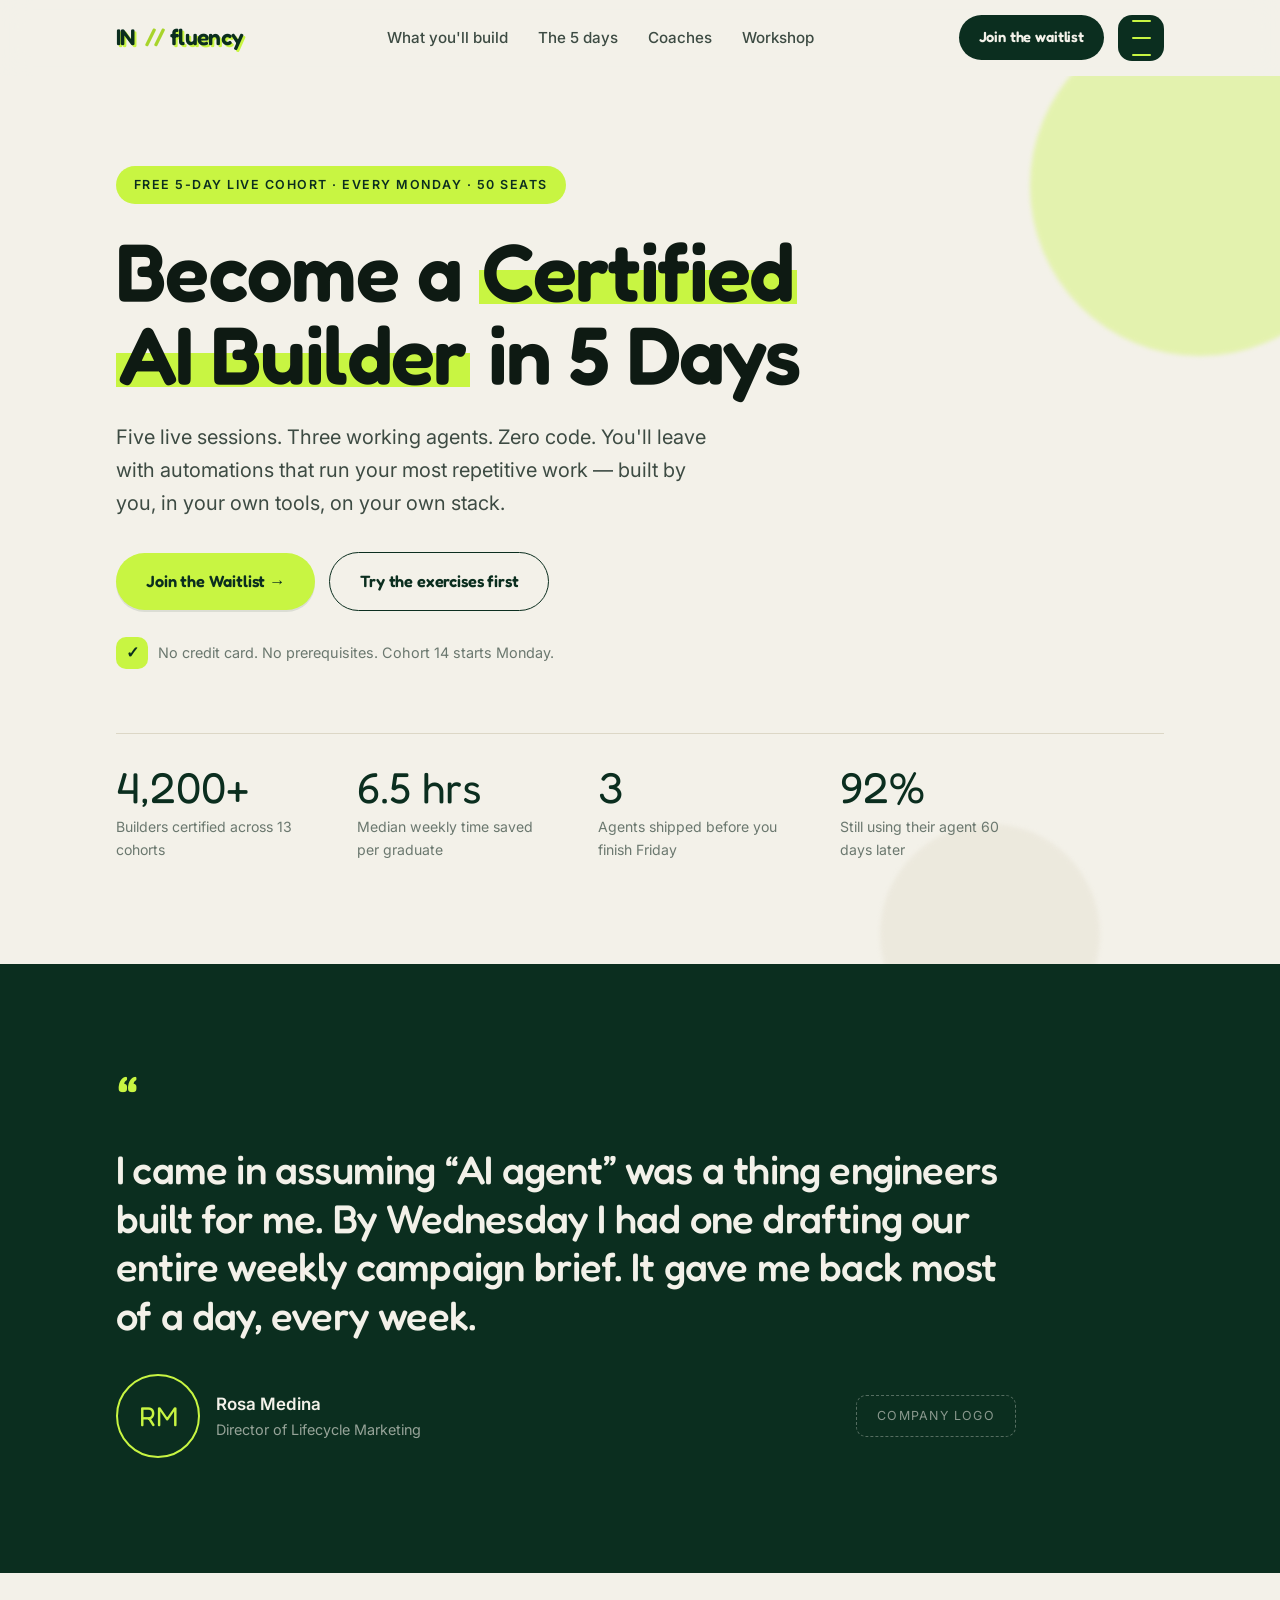
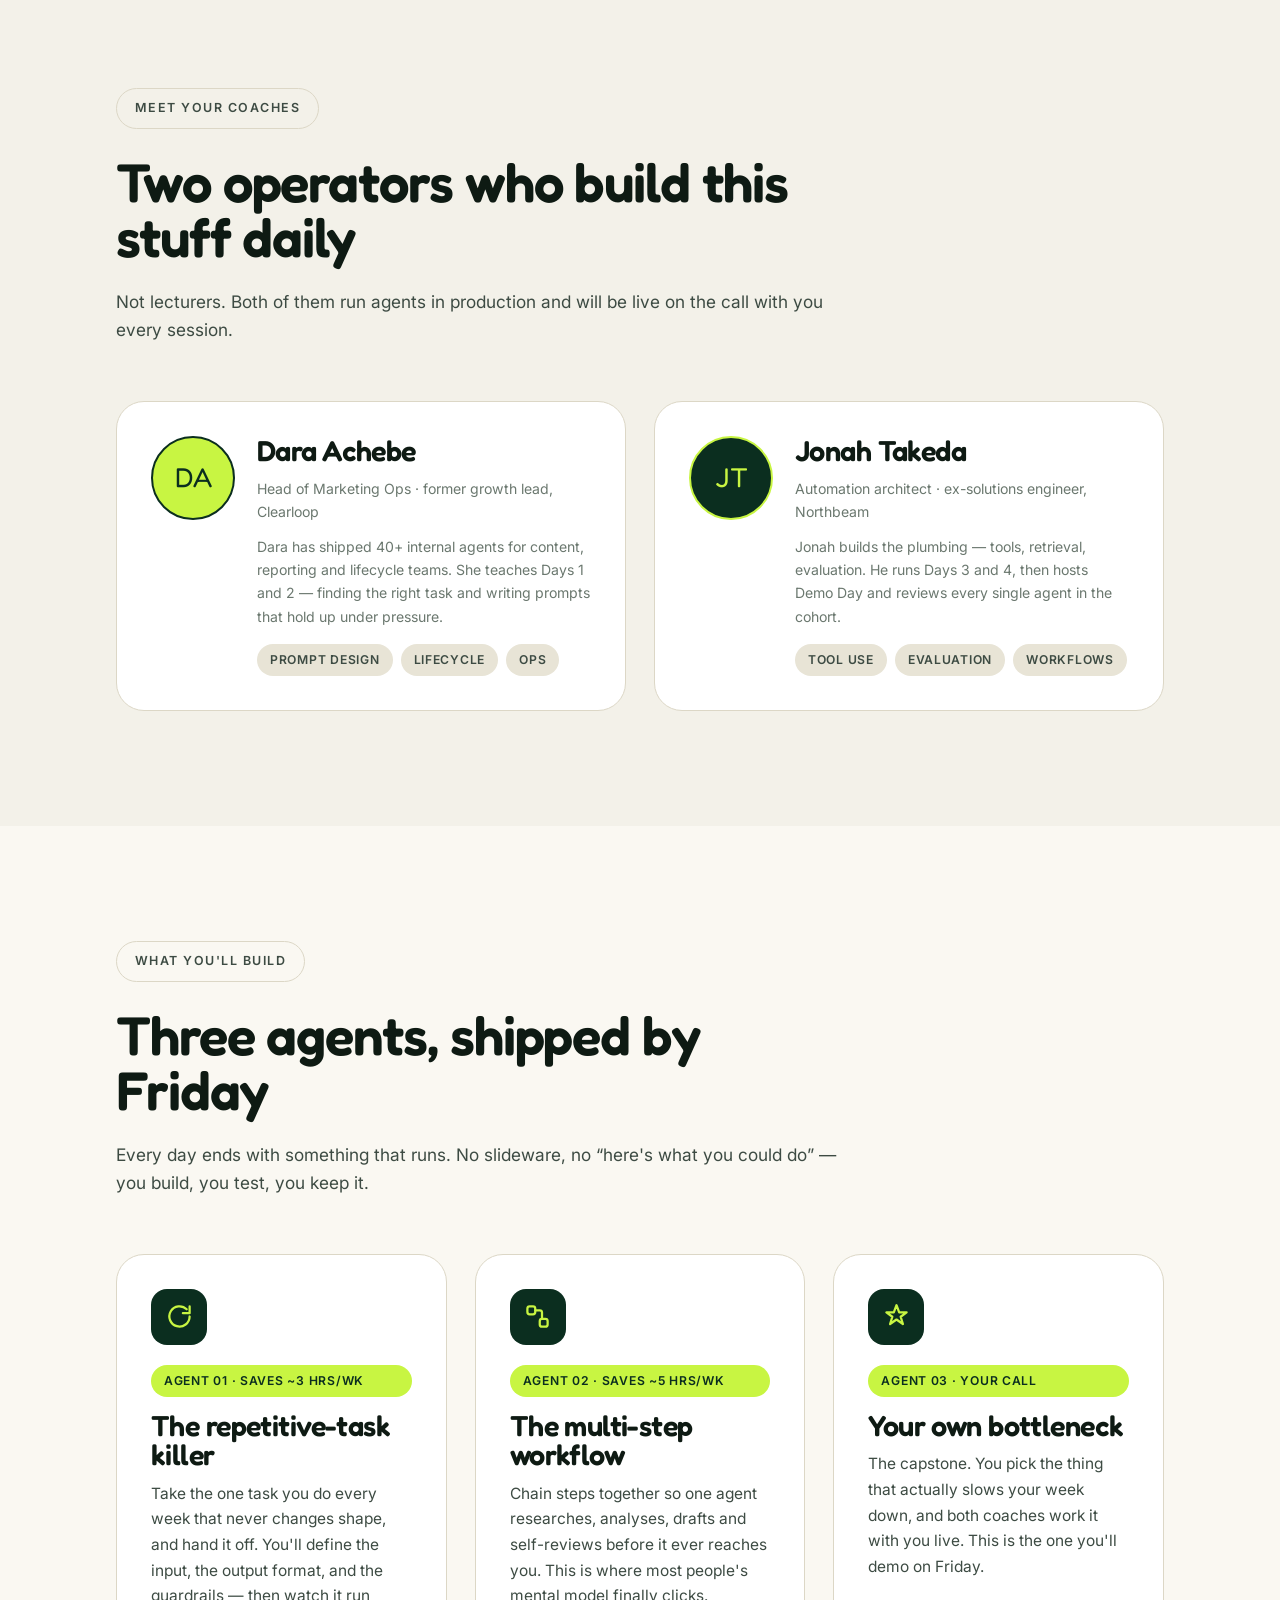
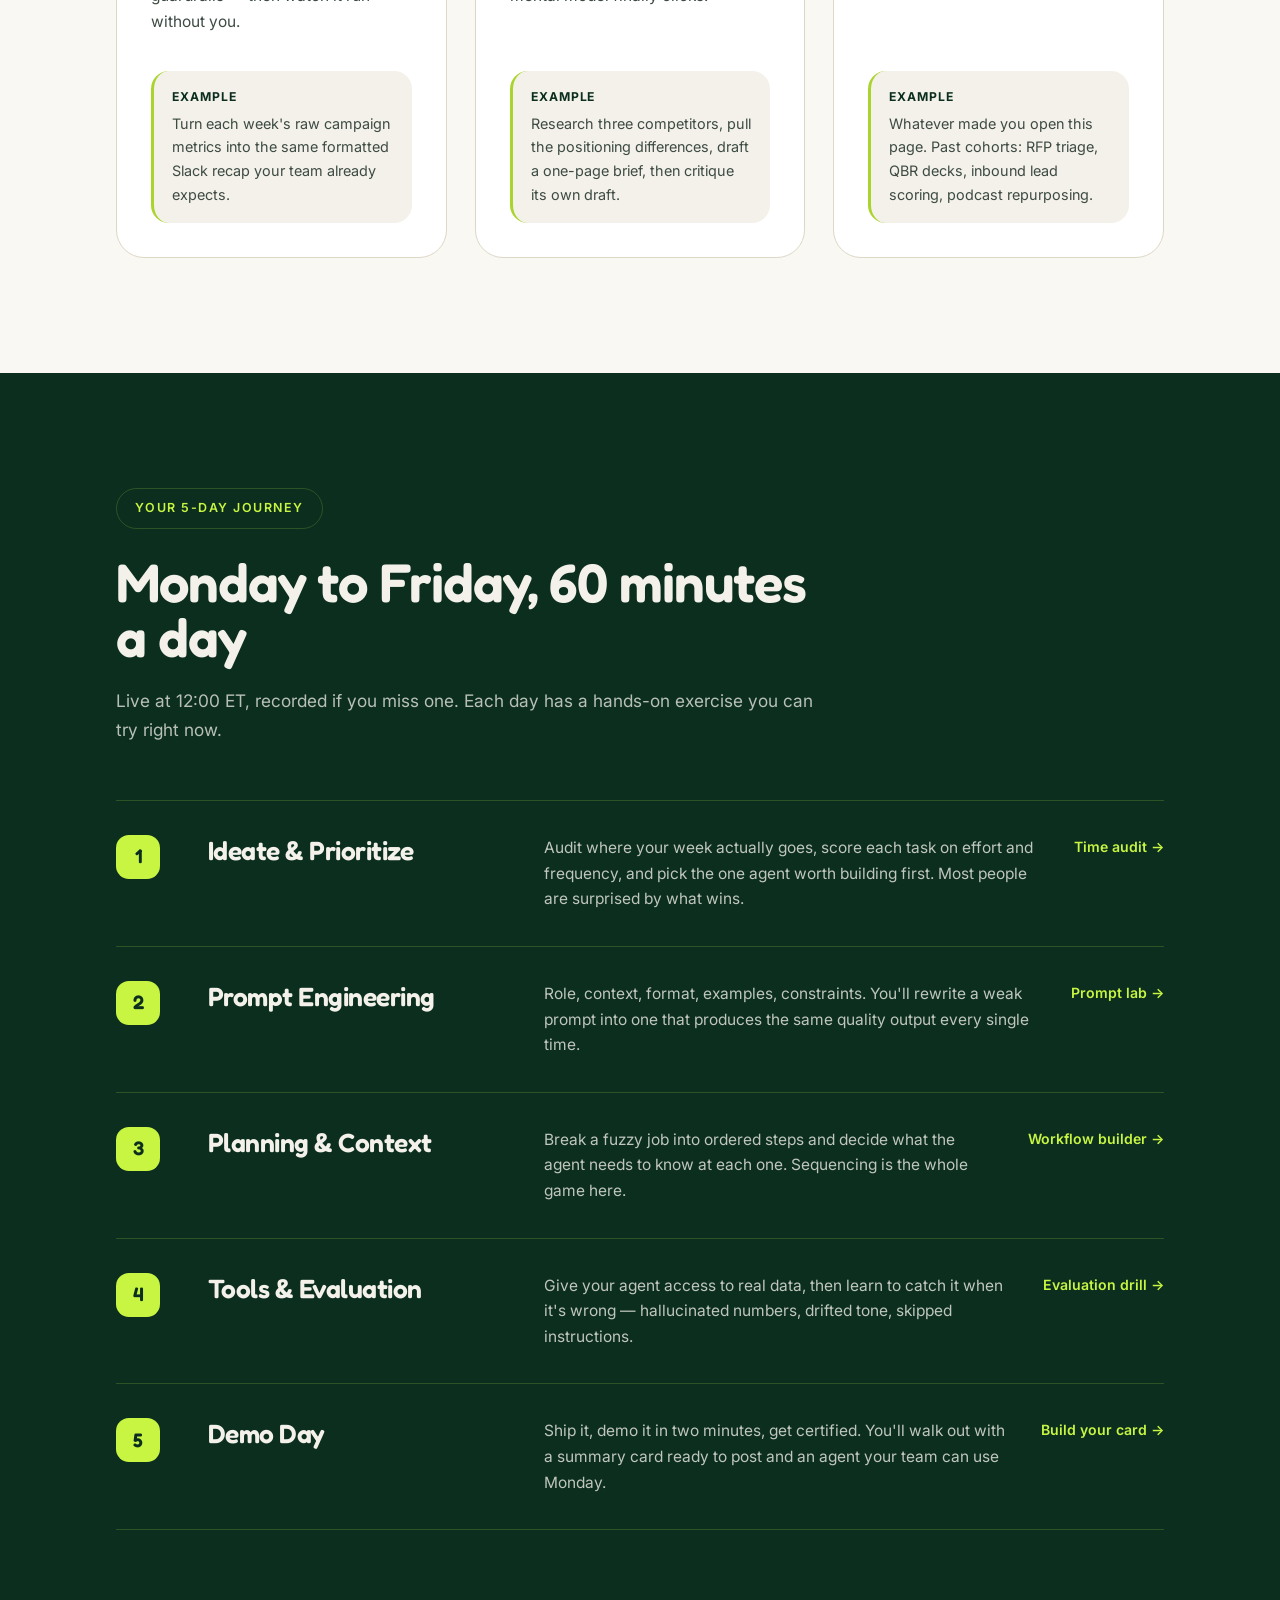
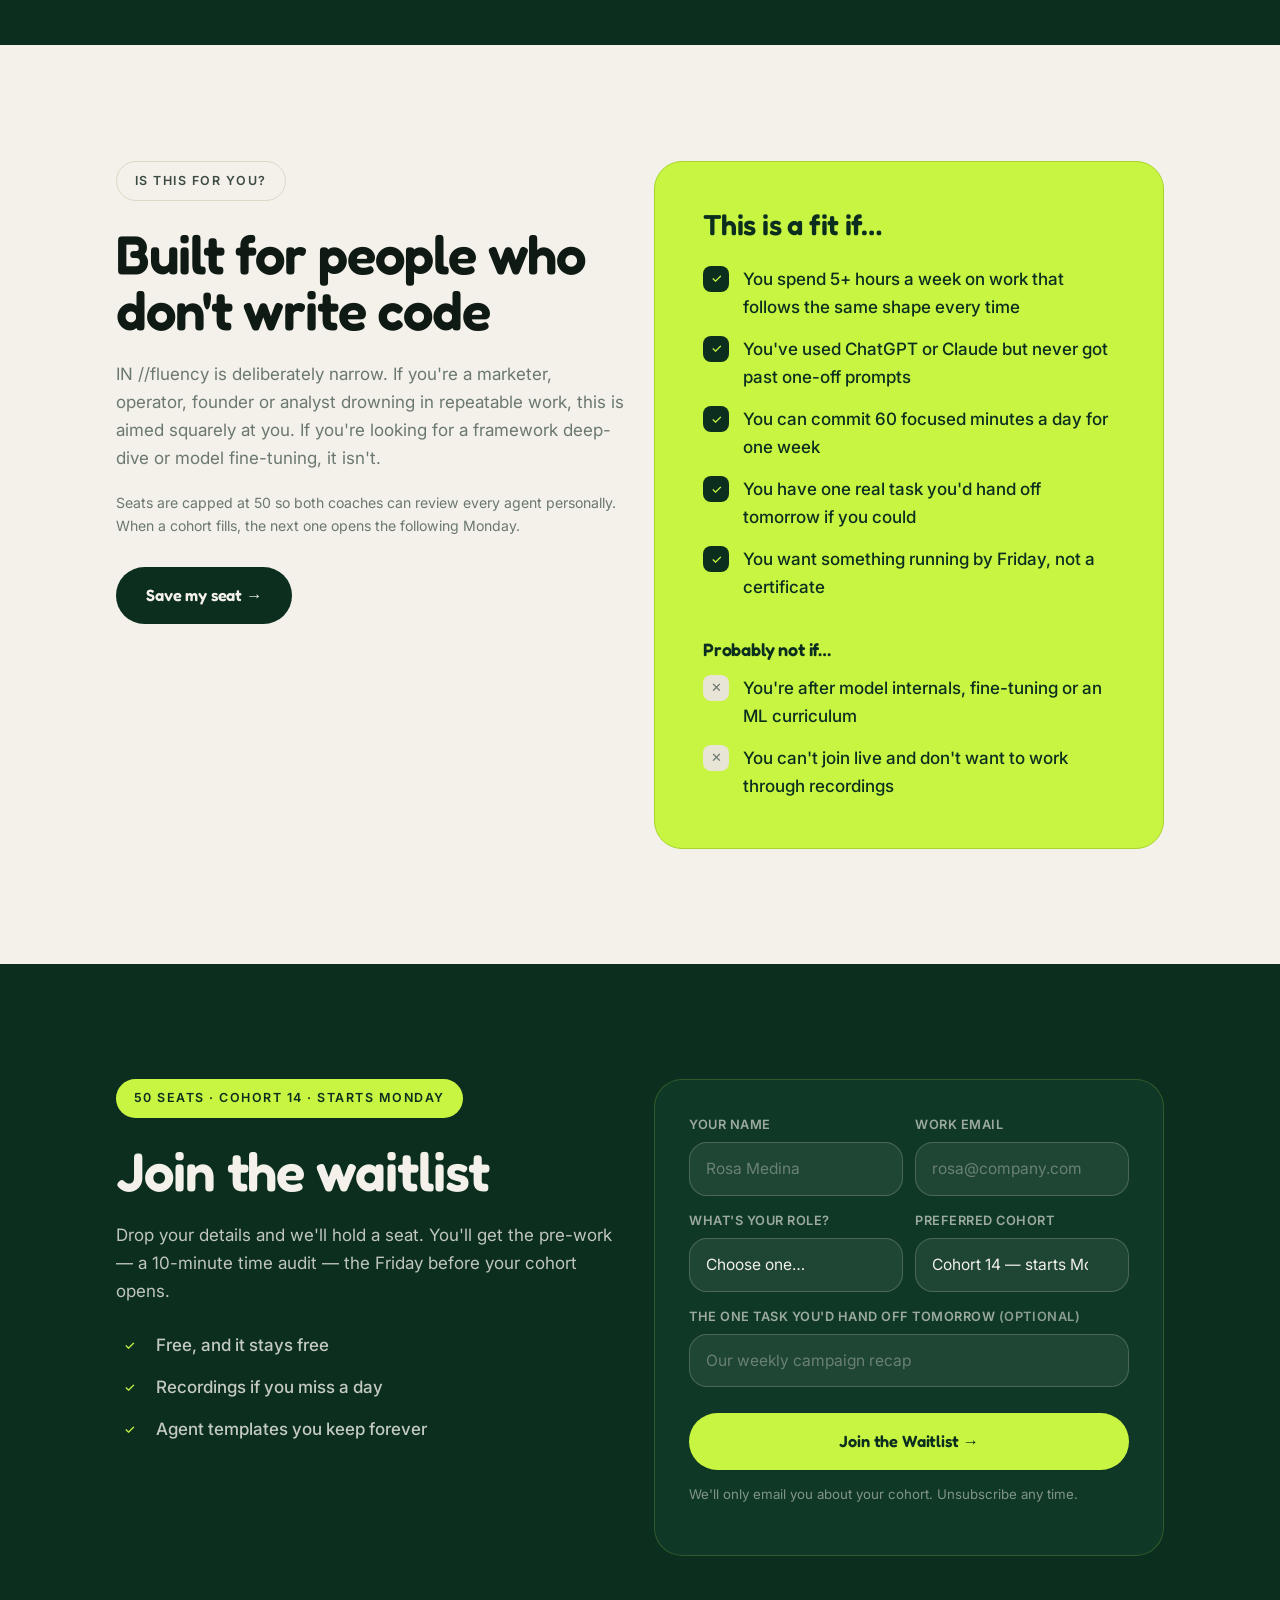
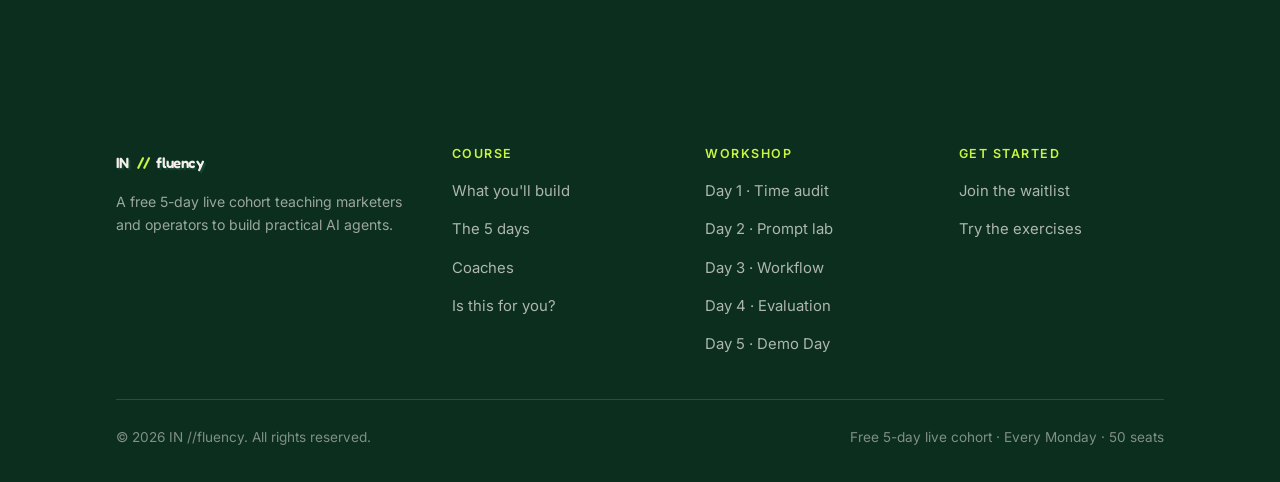
==== commit 479f6508: "Rebrand to IN //fluency and add a home-screen app icon Name change: - Every occurrence of the old na" ====
--- a/index.html
+++ b/index.html
@@ -3,15 +3,24 @@
 <head>
 <meta charset="utf-8">
 <meta name="viewport" content="width=device-width, initial-scale=1">
-<title>Fluency Forge — Become a Certified AI Builder in 5 Days</title>
+<title>IN //fluency — Become a Certified AI Builder in 5 Days</title>
 <meta name="description" content="A free 5-day live cohort that teaches marketers and operators to build three working AI agents. No code required. 50 seats every Monday.">
 <meta name="theme-color" content="#0B2E1F">
 
-<meta property="og:title" content="Fluency Forge — Become a Certified AI Builder in 5 Days">
+<meta property="og:title" content="IN //fluency — Become a Certified AI Builder in 5 Days">
 <meta property="og:description" content="Build three working AI agents in five days. Free live cohort for marketers and operators.">
 <meta property="og:type" content="website">
 
-<link rel="icon" href="data:image/svg+xml,<svg xmlns='http://www.w3.org/2000/svg' viewBox='0 0 100 100'><rect width='100' height='100' rx='22' fill='%230B2E1F'/><text y='72' x='50' text-anchor='middle' font-size='62' font-family='sans-serif' font-weight='bold' fill='%23C8F542'>F</text></svg>">
+<link rel="icon" href="data:image/svg+xml,<svg xmlns='http://www.w3.org/2000/svg' viewBox='0 0 100 100'><rect width='100' height='100' rx='22' fill='%230B2E1F'/><text y='70' x='50' text-anchor='middle' font-size='56' font-family='sans-serif' font-weight='bold' fill='%23C8F542'>//</text></svg>">
+<link rel="icon" type="image/png" sizes="32x32" href="assets/icons/favicon-32.png">
+<link rel="apple-touch-icon" sizes="180x180" href="assets/icons/apple-touch-icon.png">
+<link rel="manifest" href="site.webmanifest">
+
+<!-- Home-screen / standalone behaviour -->
+<meta name="mobile-web-app-capable" content="yes">
+<meta name="apple-mobile-web-app-capable" content="yes">
+<meta name="apple-mobile-web-app-status-bar-style" content="default">
+<meta name="apple-mobile-web-app-title" content="IN //fluency">
 
 <link rel="preconnect" href="https://fonts.googleapis.com">
 <link rel="preconnect" href="https://fonts.gstatic.com" crossorigin>
@@ -27,8 +36,7 @@
 <header class="nav" id="nav">
   <div class="nav__inner">
     <a class="wordmark" href="index.html">
-      <span class="wordmark__mark" aria-hidden="true">F</span>
-      Fluency Forge
+      IN <span class="wordmark__slash" aria-hidden="true">//</span>fluency
     </a>
 
     <nav aria-label="Primary">
@@ -326,7 +334,7 @@
         <span class="eyebrow eyebrow--ghost">Is this for you?</span>
         <h2>Built for people who don't write code</h2>
         <p class="u-mute">
-          Fluency Forge is deliberately narrow. If you're a marketer, operator, founder or analyst
+          IN //fluency is deliberately narrow. If you're a marketer, operator, founder or analyst
           drowning in repeatable work, this is aimed squarely at you. If you're looking for a
           framework deep-dive or model fine-tuning, it isn't.
         </p>
@@ -433,8 +441,7 @@
     <div class="footer__grid">
       <div>
         <a class="wordmark" href="index.html">
-          <span class="wordmark__mark" aria-hidden="true">F</span>
-          Fluency Forge
+          IN <span class="wordmark__slash" aria-hidden="true">//</span>fluency
         </a>
         <p class="u-small u-mt-s" style="color: rgba(243,241,233,.62); max-width: 300px;">
           A free 5-day live cohort teaching marketers and operators to build practical AI agents.
@@ -468,7 +475,7 @@
       </div>
     </div>
     <div class="footer__bottom">
-      <span>&copy; <span id="year">2026</span> Fluency Forge. All rights reserved.</span>
+      <span>&copy; <span id="year">2026</span> IN //fluency. All rights reserved.</span>
       <span>Free 5-day live cohort · Every Monday · 50 seats</span>
     </div>
   </div>
--- a/assets/css/styles.css
+++ b/assets/css/styles.css
@@ -1,5 +1,5 @@
 /* ==========================================================================
-   Fluency Forge — design system
+   IN //fluency — design system
    Palette: cream base, forest-green sections, lime accent
    ========================================================================== */
 
@@ -213,17 +213,18 @@
   gap: 9px;
   line-height: 1;
 }
-.wordmark__mark {
-  width: 28px; height: 28px;
-  border-radius: 9px;
-  background: var(--forest);
-  color: var(--lime);
-  display: grid;
-  place-items: center;
-  font-size: 0.95rem;
+/* The "//" of the lockup. Lime is too light to read on cream, so light
+   backgrounds get lime-deep and the dark ones get full lime. */
+.wordmark__slash {
+  color: var(--lime-deep);
   text-shadow: none;
-  flex: none;
-}
+  letter-spacing: -0.08em;
+  margin-right: -0.09em;
+}
+.section--dark .wordmark__slash,
+.footer .wordmark__slash,
+.menu .wordmark__slash,
+.sharecard__brand .wordmark__slash { color: var(--lime); }
 
 .nav__links {
   display: flex;
